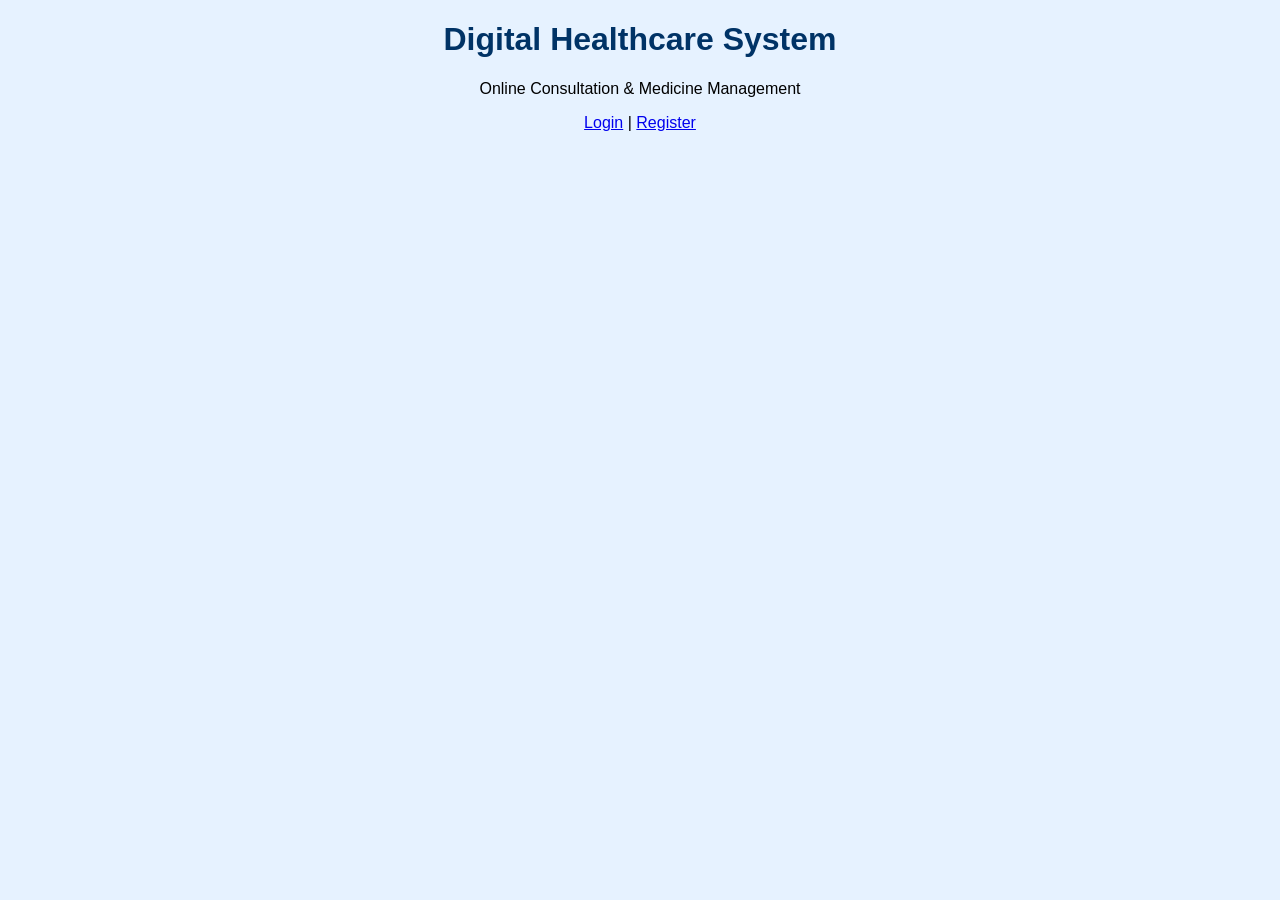
==== index.html @ 5241c900 "Add files via upload" ====
<!DOCTYPE html>
<html>
<head>
    <title>Digital Healthcare System</title>
    <link rel="stylesheet" href="css/style.css">
</head>
<body>

<h1>Digital Healthcare System</h1>
<p>Online Consultation & Medicine Management</p>

<a href="login.html">Login</a> |
<a href="register.html">Register</a>

</body>
</html>
---- css/style.css ----
body {
    font-family: Arial, sans-serif;
    background-color: #e6f2ff;
    text-align: center;
}

h1, h2 {
    color: #003366;
}

form {
    background: white;
    width: 320px;
    margin: auto;
    padding: 20px;
    border-radius: 10px;
}

input, select {
    width: 90%;
    padding: 8px;
}

button {
    background-color: #007acc;
    color: white;
    border: none;
    padding: 10px;
    width: 100%;
    cursor: pointer;
}
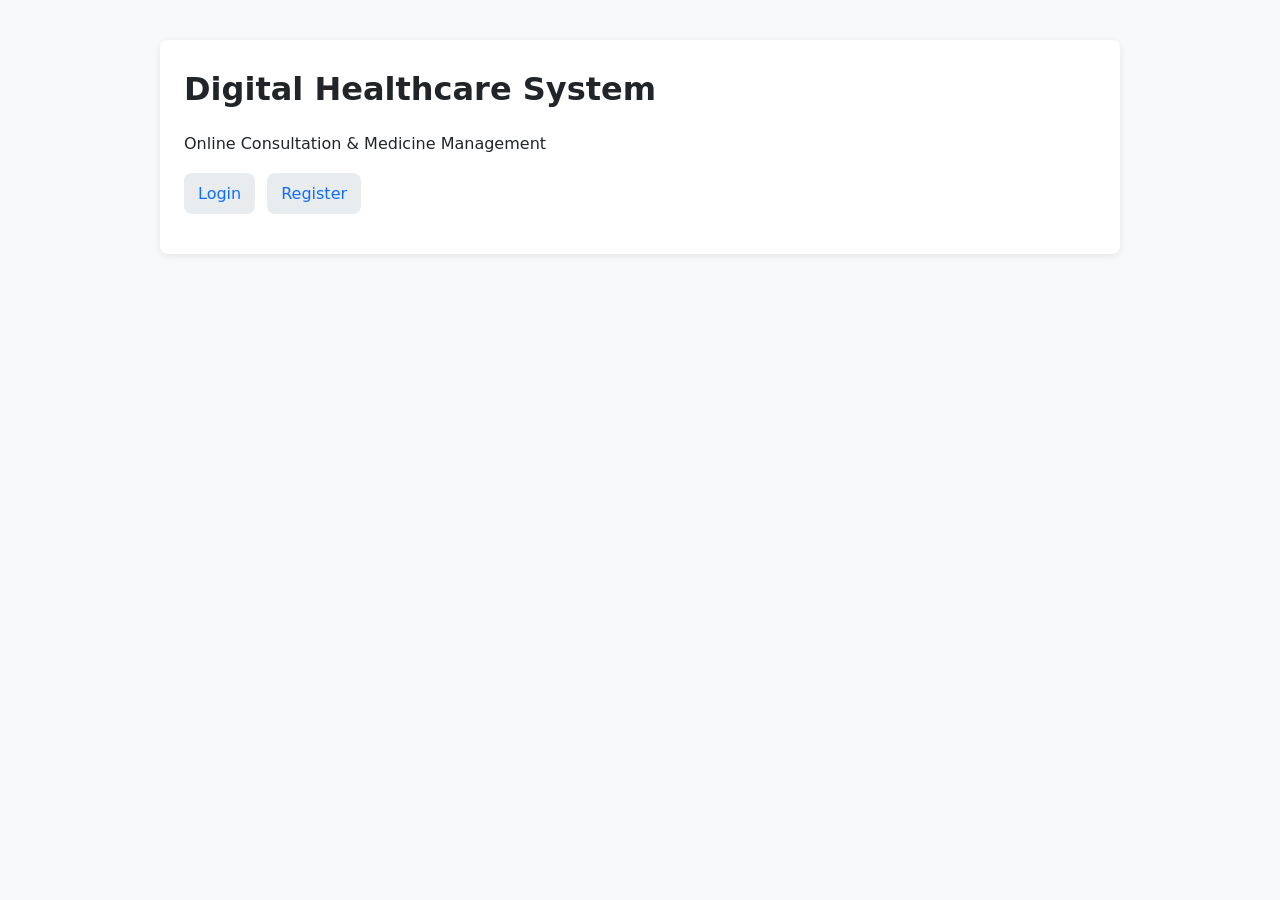
==== commit daea21f2: "Week 3 & 4 update" ====
--- a/index.html
+++ b/index.html
@@ -1,16 +1,19 @@
 <!DOCTYPE html>
-<html>
+<html lang="en">
 <head>
-    <title>Digital Healthcare System</title>
-    <link rel="stylesheet" href="css/style.css">
+  <meta charset="UTF-8">
+  <meta name="viewport" content="width=device-width, initial-scale=1.0">
+  <title>Digital Healthcare System</title>
+  <link rel="stylesheet" href="css/style.css">
 </head>
 <body>
-
-<h1>Digital Healthcare System</h1>
-<p>Online Consultation & Medicine Management</p>
-
-<a href="login.html">Login</a> |
-<a href="register.html">Register</a>
-
+  <div class="container card">
+    <h1>Digital Healthcare System</h1>
+    <p>Online Consultation & Medicine Management</p>
+    <div class="nav">
+      <a href="login.html">Login</a>
+      <a href="register.html">Register</a>
+    </div>
+  </div>
 </body>
-</html>
+</html>
--- a/css/style.css
+++ b/css/style.css
@@ -1,33 +1,47 @@
-body {
-    font-family: Arial, sans-serif;
-    background-color: #e6f2ff;
-    text-align: center;
+:root {
+  --primary: #0d6efd;
+  --primary-hover: #0b5ed7;
+  --bg: #f8f9fa;
+  --card-bg: #ffffff;
+  --text: #212529;
+  --muted: #6c757d;
+  --success: #198754;
+  --warning: #ffc107;
+  --danger: #dc3545;
+  --border: #dee2e6;
+  --radius: 8px;
+  --shadow: 0 2px 8px rgba(0,0,0,0.08);
 }
 
-h1, h2 {
-    color: #003366;
-}
-
-form {
-    background: white;
-    width: 320px;
-    margin: auto;
-    padding: 20px;
-    border-radius: 10px;
-}
-
-input, select {
-    width: 90%;
-    padding: 8px;
-}
-
-button {
-    background-color: #007acc;
-    color: white;
-    border: none;
-    padding: 10px;
-    width: 100%;
-    cursor: pointer;
-}
-
- +* { box-sizing: border-box; margin: 0; padding: 0; }
+body { font-family: system-ui, -apple-system, sans-serif; background: var(--bg); color: var(--text); line-height: 1.6; }
+.container { max-width: 960px; margin: 40px auto; padding: 0 16px; }
+.card { background: var(--card-bg); border-radius: var(--radius); box-shadow: var(--shadow); padding: 24px; margin-bottom: 20px; }
+h1, h2 { margin-bottom: 16px; color: var(--text); }
+a { color: var(--primary); text-decoration: none; }
+a:hover { text-decoration: underline; }
+.btn { display: inline-block; padding: 10px 18px; background: var(--primary); color: #fff; border: none; border-radius: var(--radius); cursor: pointer; font-size: 1rem; }
+.btn:hover { background: var(--primary-hover); }
+.btn-block { width: 100%; }
+.form-group { margin-bottom: 16px; }
+label { display: block; margin-bottom: 6px; font-weight: 500; }
+input, select, textarea { width: 100%; padding: 10px; border: 1px solid var(--border); border-radius: var(--radius); font-size: 1rem; }
+input:focus, select:focus, textarea:focus { outline: none; border-color: var(--primary); box-shadow: 0 0 0 3px rgba(13,110,253,0.15); }
+table { width: 100%; border-collapse: collapse; margin-top: 16px; }
+th, td { padding: 12px; text-align: left; border-bottom: 1px solid var(--border); }
+th { background: #f1f3f5; font-weight: 600; }
+.status { padding: 4px 8px; border-radius: 12px; font-size: 0.85rem; font-weight: 500; }
+.pending { background: #fff3cd; color: #856404; }
+.accepted { background: #d4edda; color: #155724; }
+.rejected { background: #f8d7da; color: #721c24; }
+.nav { display: flex; gap: 12px; margin: 16px 0; flex-wrap: wrap; }
+.nav a { background: #e9ecef; padding: 8px 14px; border-radius: var(--radius); }
+.nav a:hover { background: #dee2e6; text-decoration: none; }
+@media (max-width: 600px) {
+  .container { margin: 20px auto; }
+  table, thead, tbody, th, td, tr { display: block; }
+  thead tr { position: absolute; top: -9999px; left: -9999px; }
+  tr { margin-bottom: 12px; border: 1px solid var(--border); border-radius: var(--radius); }
+  td { padding: 10px; position: relative; }
+  td::before { content: attr(data-label); font-weight: 600; display: block; margin-bottom: 4px; }
+}
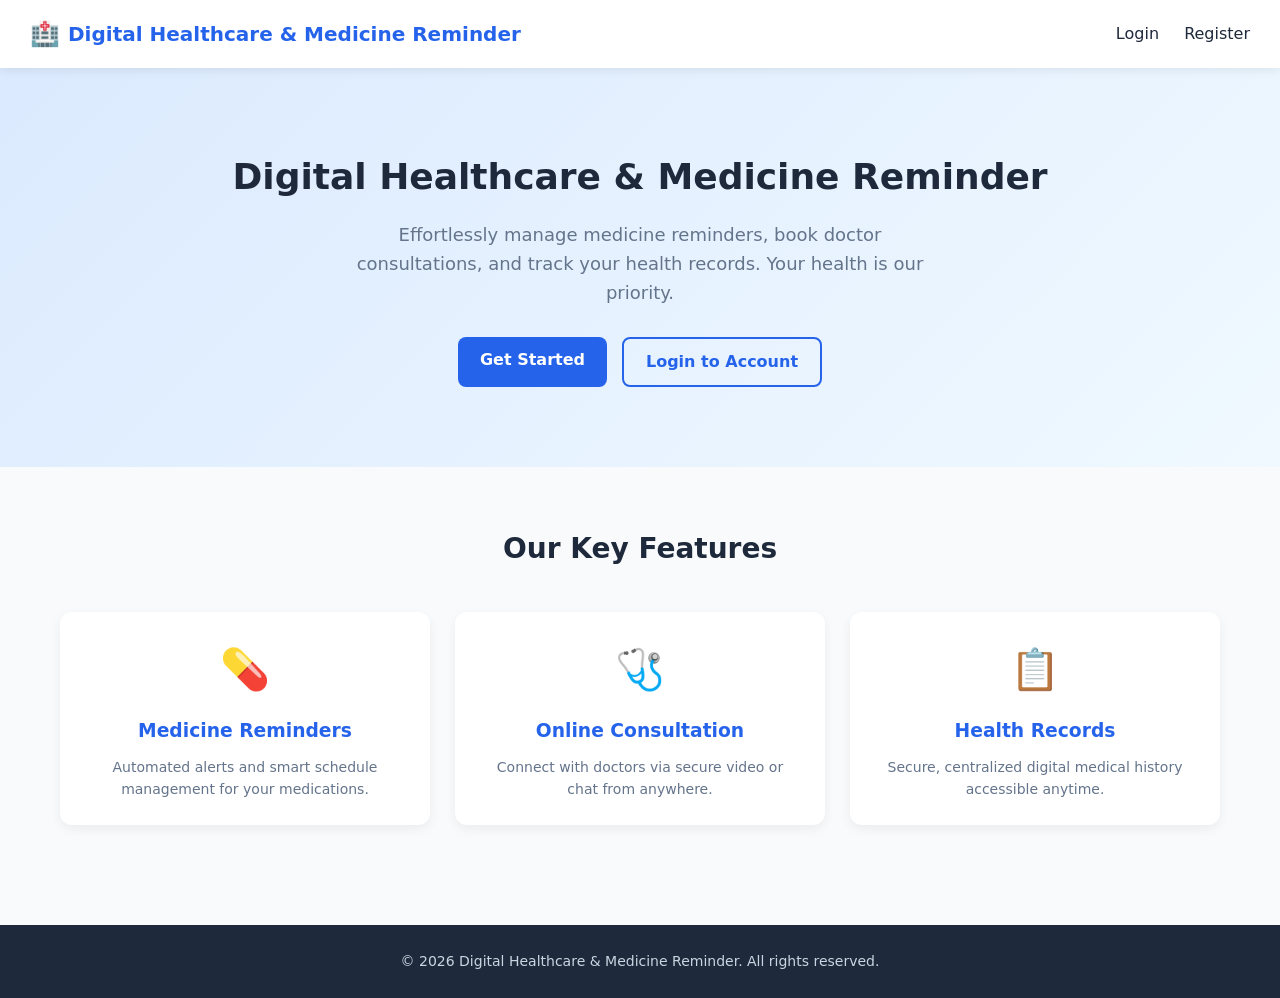
==== commit 8f2c5495: "Add files via upload" ====
--- a/index.html
+++ b/index.html
@@ -1,19 +1,91 @@
 <!DOCTYPE html>
 <html lang="en">
 <head>
-  <meta charset="UTF-8">
-  <meta name="viewport" content="width=device-width, initial-scale=1.0">
-  <title>Digital Healthcare System</title>
-  <link rel="stylesheet" href="css/style.css">
+<meta charset="UTF-8">
+<meta name="viewport" content="width=device-width, initial-scale=1.0">
+<title>Digital Healthcare & Medicine Reminder</title>
+<style>
+:root{--primary:#2563eb;--primary-dark:#1d4ed8;--secondary:#0ea5e9;--bg:#f8fafc;--text:#1e293b;--card:#fff;}
+*{margin:0;padding:0;box-sizing:border-box;}
+body{font-family:'Segoe UI',system-ui,sans-serif;background:var(--bg);color:var(--text);line-height:1.6;}
+.nav{background:var(--card);padding:15px 30px;display:flex;justify-content:space-between;align-items:center;box-shadow:0 2px 10px rgba(0,0,0,.08);position:sticky;top:0;z-index:100;}
+.logo{font-size:20px;font-weight:700;color:var(--primary);display:flex;align-items:center;gap:8px;}
+.logo-icon{font-size:24px;}
+.nav-links a{margin-left:20px;text-decoration:none;color:var(--text);font-weight:500;transition:.3s;}
+.nav-links a:hover{color:var(--primary);}
+.btn{padding:10px 22px;border:none;border-radius:8px;cursor:pointer;font-weight:600;text-decoration:none;transition:.3s;display:inline-block;}
+.btn-primary{background:var(--primary);color:#fff;}
+.btn-primary:hover{background:var(--primary-dark);}
+.btn-outline{border:2px solid var(--primary);color:var(--primary);background:transparent;}
+.btn-outline:hover{background:var(--primary);color:#fff;}
+
+.hero{padding:80px 20px;text-align:center;background:linear-gradient(135deg,#dbeafe 0%,#f0f9ff 100%);}
+.hero h1{font-size:36px;margin-bottom:15px;color:var(--text);}
+.hero p{font-size:18px;color:#64748b;max-width:600px;margin:0 auto 30px;}
+.hero-buttons{display:flex;gap:15px;justify-content:center;flex-wrap:wrap;}
+
+.features{padding:60px 20px;max-width:1200px;margin:0 auto;}
+.features h2{text-align:center;margin-bottom:40px;font-size:28px;}
+.feature-grid{display:grid;grid-template-columns:repeat(auto-fit,minmax(280px,1fr));gap:25px;}
+.feature-card{background:var(--card);padding:25px;border-radius:12px;box-shadow:0 4px 12px rgba(0,0,0,.06);text-align:center;transition:.3s;}
+.feature-card:hover{transform:translateY(-4px);box-shadow:0 8px 20px rgba(0,0,0,.1);}
+.feature-icon{font-size:40px;margin-bottom:15px;}
+.feature-card h3{margin-bottom:10px;color:var(--primary);}
+.feature-card p{color:#64748b;font-size:14px;}
+
+.footer{background:#1e293b;color:#cbd5e1;text-align:center;padding:25px;margin-top:40px;font-size:14px;}
+
+@media(max-width:768px){
+.hero h1{font-size:28px;}
+.nav{flex-wrap:wrap;gap:10px;}
+.nav-links{width:100%;display:flex;justify-content:center;gap:15px;}
+.nav-links a{margin:0;}
+}
+</style>
 </head>
 <body>
-  <div class="container card">
-    <h1>Digital Healthcare System</h1>
-    <p>Online Consultation & Medicine Management</p>
-    <div class="nav">
-      <a href="login.html">Login</a>
-      <a href="register.html">Register</a>
-    </div>
-  </div>
+
+<nav class="nav">
+<div class="logo"><span class="logo-icon">🏥</span>Digital Healthcare & Medicine Reminder</div>
+<div class="nav-links">
+<a href="login.html">Login</a>
+<a href="register.html">Register</a>
+</div>
+</nav>
+
+<section class="hero">
+<h1>Digital Healthcare & Medicine Reminder</h1>
+<p>Effortlessly manage medicine reminders, book doctor consultations, and track your health records. Your health is our priority.</p>
+<div class="hero-buttons">
+<a href="register.html" class="btn btn-primary">Get Started</a>
+<a href="login.html" class="btn btn-outline">Login to Account</a>
+</div>
+</section>
+
+<section class="features">
+<h2>Our Key Features</h2>
+<div class="feature-grid">
+<div class="feature-card">
+<div class="feature-icon">💊</div>
+<h3>Medicine Reminders</h3>
+<p>Automated alerts and smart schedule management for your medications.</p>
+</div>
+<div class="feature-card">
+<div class="feature-icon">🩺</div>
+<h3>Online Consultation</h3>
+<p>Connect with doctors via secure video or chat from anywhere.</p>
+</div>
+<div class="feature-card">
+<div class="feature-icon">📋</div>
+<h3>Health Records</h3>
+<p>Secure, centralized digital medical history accessible anytime.</p>
+</div>
+</div>
+</section>
+
+<footer class="footer">
+© 2026 Digital Healthcare & Medicine Reminder. All rights reserved.
+</footer>
+
 </body>
 </html>
